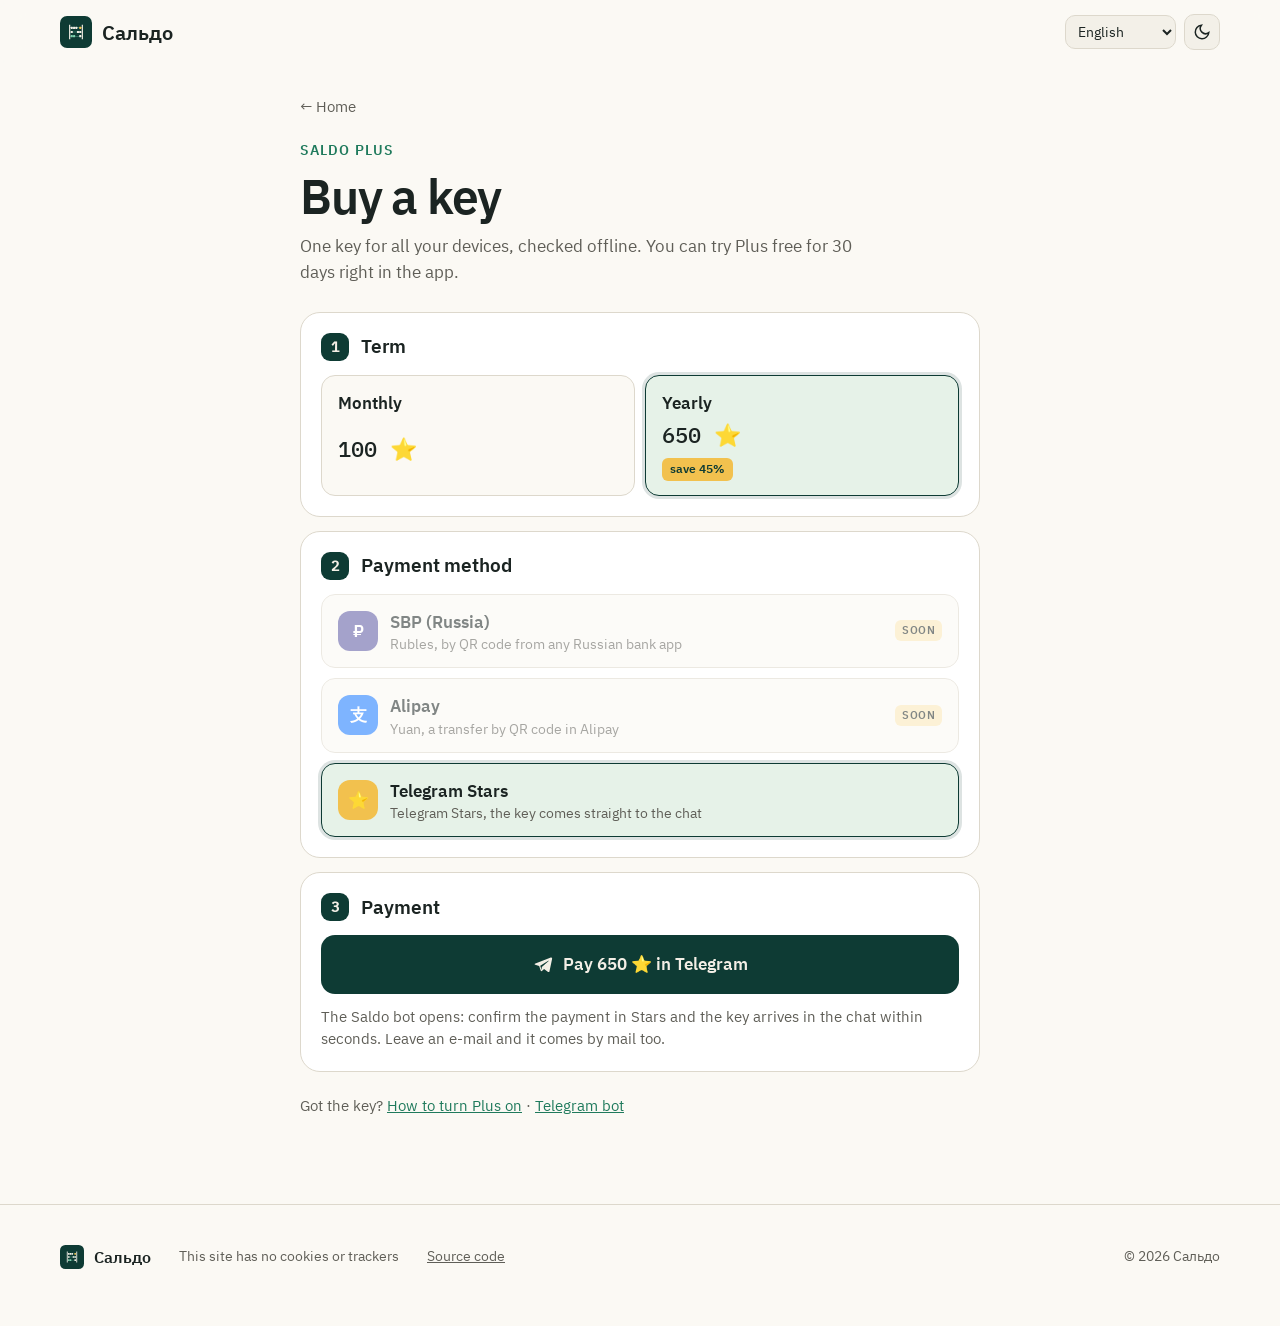
==== site/buy.html @ 8876cb6d "Site: a buy page; SBP and Alipay by QR, the key to Telegram or e-mail" ====
<!doctype html>
<html lang="ru">
<head>
<meta charset="utf-8">
<meta name="viewport" content="width=device-width, initial-scale=1">
<title>Купить Сальдо Плюс</title>
<meta name="description" content="Ключ Сальдо Плюс: СБП, Alipay или звёзды Telegram. Ключ приходит в Telegram или на почту.">
<meta name="theme-color" content="#0E3B34">
<link rel="icon" href="icon.svg" type="image/svg+xml">
<link rel="stylesheet" href="style.css">
</head>
<body class="buy-page">

<header class="top" id="top">
  <div class="wrap">
    <a class="brand" href="./"><img src="icon.svg" alt=""><span>Сальдо</span></a>
    <div class="tools">
      <select class="lang" id="lang" aria-label="Language"></select>
      <button class="iconbtn" id="theme" type="button" data-i18n-title="theme" title="Тема">
        <svg viewBox="0 0 24 24" fill="none" stroke="currentColor" stroke-width="2" stroke-linecap="round"><path d="M21 12.8A9 9 0 1 1 11.2 3a7 7 0 0 0 9.8 9.8z"/></svg>
      </button>
    </div>
  </div>
</header>

<main class="wrap checkout">
  <a class="back" href="./#plus" data-i18n="b_back">← На главную</a>
  <div class="kicker" data-i18n="pl_k">Сальдо Плюс</div>
  <h1 data-i18n="b_title">Покупка ключа</h1>
  <p class="lead" data-i18n="b_lead"></p>

  <!-- 1. term -->
  <section class="stepbox" id="s-plan">
    <h2><span class="n">1</span><span data-i18n="b_s1">Срок</span></h2>
    <div class="opts two" role="radiogroup">
      <button type="button" class="opt" role="radio" data-plan="month"><b data-i18n="per_month">Месяц</b><span class="pr mono" data-price="month"></span></button>
      <button type="button" class="opt" role="radio" data-plan="year"><b data-i18n="per_year">Год</b><span class="pr mono" data-price="year"></span><span class="tag" data-i18n="pr_save">выгоднее на 45%</span></button>
    </div>
  </section>

  <!-- 2. way to pay -->
  <section class="stepbox" id="s-pay">
    <h2><span class="n">2</span><span data-i18n="b_s2">Способ оплаты</span></h2>
    <div class="opts" role="radiogroup">
      <button type="button" class="opt row" role="radio" data-pay="sbp"><i class="ico sbp">₽</i><span><b data-i18n="b_sbp">СБП</b><small data-i18n="b_sbp_d"></small></span><span class="soonb badge" data-i18n="soon">скоро</span></button>
      <button type="button" class="opt row" role="radio" data-pay="ali"><i class="ico ali">支</i><span><b data-i18n="b_ali">Alipay</b><small data-i18n="b_ali_d"></small></span><span class="soonb badge" data-i18n="soon">скоро</span></button>
      <button type="button" class="opt row" role="radio" data-pay="stars"><i class="ico stars">⭐</i><span><b data-i18n="b_stars">Telegram Stars</b><small data-i18n="b_stars_d"></small></span></button>
    </div>
  </section>

  <!-- 3. Stars: everything happens in Telegram -->
  <section class="stepbox" id="s-stars" hidden>
    <h2><span class="n">3</span><span data-i18n="b_s4">Оплата</span></h2>
    <a class="btn wide" id="starsBtn" href="https://t.me/Saldobudget_bot" target="_blank" rel="noopener">
      <svg viewBox="0 0 24 24" fill="currentColor"><path d="M21.4 4.2 2.9 11.3c-1.3.5-1.2 1.2-.2 1.5l4.7 1.5 1.8 5.6c.2.6.4.8.9.8.4 0 .6-.2.9-.5l2.3-2.2 4.8 3.5c.9.5 1.5.2 1.7-.8l3.1-14.7c.3-1.3-.5-1.9-1.5-1.8zM8.7 14.1l9.6-6c.5-.3.9-.1.5.2l-8.2 7.4-.3 3.4-1.6-5z"/></svg>
      <span id="starsLbl"></span>
    </a>
    <p class="hint" data-i18n="b_stars_note"></p>
  </section>

  <!-- 3. QR: where the key goes -->
  <section class="stepbox" id="s-to" hidden>
    <h2><span class="n">3</span><span data-i18n="b_s3">Куда прислать ключ</span></h2>
    <div class="opts two" role="radiogroup">
      <button type="button" class="opt row" role="radio" data-to="tg"><i class="ico tg">
        <svg viewBox="0 0 24 24" fill="currentColor"><path d="M21.4 4.2 2.9 11.3c-1.3.5-1.2 1.2-.2 1.5l4.7 1.5 1.8 5.6c.2.6.4.8.9.8.4 0 .6-.2.9-.5l2.3-2.2 4.8 3.5c.9.5 1.5.2 1.7-.8l3.1-14.7c.3-1.3-.5-1.9-1.5-1.8z"/></svg></i>
        <span><b>Telegram</b><small data-i18n="b_to_tg_d"></small></span></button>
      <button type="button" class="opt row" role="radio" data-to="mail"><i class="ico mail">@</i><span><b data-i18n="b_to_mail">Почта</b><small data-i18n="b_to_mail_d"></small></span></button>
    </div>
    <label class="field" id="mailField" hidden>
      <span data-i18n="b_mail_l">Адрес почты</span>
      <input type="email" id="mail" autocomplete="email" inputmode="email" placeholder="name@example.com" spellcheck="false">
    </label>
  </section>

  <!-- 4. QR: pay -->
  <section class="stepbox" id="s-qr" hidden>
    <h2><span class="n">4</span><span data-i18n="b_s4">Оплата</span></h2>
    <p class="hint" id="needMail" data-i18n="b_need_mail" hidden></p>
    <div class="paycard" id="paycard">
      <div class="qrcol">
        <div class="qr big" id="qr"></div>
        <a class="save-qr" id="saveQr" download data-i18n="b_save_qr">Сохранить QR</a>
      </div>
      <div class="paydata">
        <div class="line"><span data-i18n="b_sum">Сумма</span><b class="mono" id="sum"></b></div>
        <div class="line col"><span data-i18n="b_comment">Комментарий к переводу</span>
          <div class="copyrow"><code id="comment"></code><button type="button" class="copy" id="copy" data-i18n="b_copy">Копировать</button></div>
        </div>
        <ol class="howpay" id="howpay"></ol>
        <a class="btn wide" id="claimBtn" href="https://t.me/Saldobudget_bot" target="_blank" rel="noopener" hidden>
          <svg viewBox="0 0 24 24" fill="currentColor"><path d="M21.4 4.2 2.9 11.3c-1.3.5-1.2 1.2-.2 1.5l4.7 1.5 1.8 5.6c.2.6.4.8.9.8.4 0 .6-.2.9-.5l2.3-2.2 4.8 3.5c.9.5 1.5.2 1.7-.8l3.1-14.7c.3-1.3-.5-1.9-1.5-1.8zM8.7 14.1l9.6-6c.5-.3.9-.1.5.2l-8.2 7.4-.3 3.4-1.6-5z"/></svg>
          <span data-i18n="b_claim">Получить ключ в Telegram</span>
        </a>
      </div>
    </div>
    <p class="hint small" data-i18n="b_order_note"></p>
  </section>

  <p class="after"><span data-i18n="b_after"></span> <a href="./#activate" data-i18n="act_t">Как включить Плюс</a> · <a href="https://t.me/Saldobudget_bot" target="_blank" rel="noopener" data-i18n="ft_bot">Telegram-бот</a></p>
</main>

<footer>
  <div class="wrap">
    <a class="brand" href="./"><img src="icon.svg" alt=""><span>Сальдо</span></a>
    <span data-i18n="ft_site">Сайт без cookies и счётчиков</span>
    <a href="https://github.com/Dania201032/saldo" data-i18n="ft_code">Исходный код</a>
    <span class="sp">© 2026 Сальдо</span>
  </div>
</footer>

<script src="i18n.js"></script>
<script src="buy.js"></script>
</body>
</html>
---- site/style.css ----
/* Сальдо — the site. The app's palette (lib/ui/ledger.dart) and fonts (IBM Plex), served from here:
   the page loads nothing from other sites except the latest-release lookup on GitHub. */

@font-face { font-family: Plex; src: url(fonts/IBMPlexSans-Regular.ttf) format('truetype'); font-weight: 400; font-display: swap; }
@font-face { font-family: Plex; src: url(fonts/IBMPlexSans-Medium.ttf) format('truetype'); font-weight: 500; font-display: swap; }
@font-face { font-family: Plex; src: url(fonts/IBMPlexSans-SemiBold.ttf) format('truetype'); font-weight: 600; font-display: swap; }
@font-face { font-family: PlexMono; src: url(fonts/IBMPlexMono-Medium.ttf) format('truetype'); font-weight: 500; font-display: swap; }

:root {
  --paper: #FBF9F4; --ink: #1B2422; --emerald: #0E3B34; --muted: #5F5E57; --rule: #DDD8CC;
  --track: #ECE8DE; --shade: #F3F0E8; --mint-tint: #D5ECDF; --yellow-tint: #FBE7B5;
  --yellow: #E0A93A; --gold: #F2C14E; --mint: #7FD1AE; --good: #1F7A5C; --bad: #B3261E;
  --accent: var(--emerald); --on-accent: #F4EFE6; --card: #FFFFFF; --phone: #10201C;
  --shadow: 0 1px 2px rgba(27,36,34,.06), 0 12px 32px -12px rgba(14,59,52,.22);
  --radius: 18px; --ease: cubic-bezier(.2,.8,.2,1);
  color-scheme: light;
}
@media (prefers-color-scheme: dark) {
  :root:not([data-theme="light"]) {
    --paper: #121816; --ink: #EDEAE2; --muted: #A3A69E; --rule: #2E3633; --track: #242C29;
    --shade: #1A211E; --mint-tint: #1E3D33; --yellow-tint: #4A3B17; --good: #7FD1AE; --bad: #F2A69D;
    --accent: #7FD1AE; --on-accent: #0E1F1A; --card: #182120; --phone: #050A09;
    --shadow: 0 1px 2px rgba(0,0,0,.3), 0 16px 40px -16px rgba(0,0,0,.6);
    color-scheme: dark;
  }
}
:root[data-theme="dark"] {
  --paper: #121816; --ink: #EDEAE2; --muted: #A3A69E; --rule: #2E3633; --track: #242C29;
  --shade: #1A211E; --mint-tint: #1E3D33; --yellow-tint: #4A3B17; --good: #7FD1AE; --bad: #F2A69D;
  --accent: #7FD1AE; --on-accent: #0E1F1A; --card: #182120; --phone: #050A09;
  --shadow: 0 1px 2px rgba(0,0,0,.3), 0 16px 40px -16px rgba(0,0,0,.6);
  color-scheme: dark;
}

* { box-sizing: border-box; }
html { scroll-behavior: smooth; -webkit-text-size-adjust: 100%; }
body {
  margin: 0; background: var(--paper); color: var(--ink);
  font: 400 17px/1.55 Plex, system-ui, -apple-system, "Segoe UI", "PingFang SC", "Microsoft YaHei", sans-serif;
  overflow-x: hidden;
}
a { color: inherit; }
img, svg { display: block; }
.mono { font-family: PlexMono, ui-monospace, "SF Mono", Consolas, monospace; font-variant-numeric: tabular-nums; }
.wrap { width: min(1160px, 100% - 32px); margin-inline: auto; }
.muted { color: var(--muted); }
.sr { position: absolute; width: 1px; height: 1px; overflow: hidden; clip: rect(0 0 0 0); }

/* ---------- header ---------- */
.top {
  position: sticky; top: 0; z-index: 50;
  background: color-mix(in srgb, var(--paper) 82%, transparent);
  backdrop-filter: saturate(1.4) blur(12px); -webkit-backdrop-filter: saturate(1.4) blur(12px);
  border-bottom: 1px solid transparent; transition: border-color .3s;
}
.top.scrolled { border-bottom-color: var(--rule); }
.top .wrap { display: flex; align-items: center; gap: 20px; height: 64px; }
.brand { display: flex; align-items: center; gap: 10px; font-weight: 600; font-size: 20px; text-decoration: none; }
.brand img { width: 32px; height: 32px; }
.nav { display: flex; gap: 22px; margin-left: auto; font-size: 15px; }
.nav a { text-decoration: none; color: var(--muted); transition: color .2s; }
.nav a:hover { color: var(--ink); }
.tools { display: flex; align-items: center; gap: 8px; }
.lang {
  font: inherit; font-size: 14px; color: var(--ink); background: var(--shade); border: 1px solid var(--rule);
  border-radius: 10px; padding: 6px 8px; cursor: pointer;
}
.iconbtn {
  width: 36px; height: 36px; display: grid; place-items: center; border-radius: 10px;
  border: 1px solid var(--rule); background: var(--shade); color: var(--ink); cursor: pointer; text-decoration: none;
}
.iconbtn svg { width: 18px; height: 18px; }
.menubtn, .nav .only-menu { display: none; }
/* phones and narrow windows: the links fold into a menu under the header */
@media (max-width: 860px) {
  .tools { margin-left: auto; }
  .menubtn { display: grid; }
  .menubtn path { transition: transform .3s var(--ease), opacity .2s; transform-origin: center; }
  .menu-open .menubtn .m1 { transform: translateY(5px) rotate(45deg); }
  .menu-open .menubtn .m2 { opacity: 0; }
  .menu-open .menubtn .m3 { transform: translateY(-5px) rotate(-45deg); }
  .top.menu-open { background: var(--paper); border-bottom-color: var(--rule); }
  .nav {
    position: absolute; left: 0; right: 0; top: 100%; margin: 0; flex-direction: column; gap: 0;
    padding: 6px 16px 14px; background: var(--paper); border-bottom: 1px solid var(--rule); box-shadow: var(--shadow);
    font-size: 17px; visibility: hidden; opacity: 0; transform: translateY(-8px);
    transition: opacity .25s var(--ease), transform .25s var(--ease), visibility .25s;
  }
  .nav.open { visibility: visible; opacity: 1; transform: none; }
  .nav a, .nav .only-menu { display: block; padding: 13px 4px; color: var(--ink); border-bottom: 1px solid var(--rule); }
  .nav a:last-child { border-bottom: 0; }
}
@media (max-width: 420px) {
  .top .wrap { gap: 10px; height: 58px; }
  .brand { font-size: 18px; }
  .brand img { width: 28px; height: 28px; }
  .lang { max-width: 104px; padding: 6px 4px; }
  .tools > a.iconbtn { display: none; } /* GitHub stays one tap away in the footer */
}

/* ---------- buttons ---------- */
.btns { display: flex; flex-wrap: wrap; gap: 12px; }
.btn {
  --bg: var(--accent); --fg: var(--on-accent);
  position: relative; overflow: hidden; display: inline-flex; align-items: center; gap: 10px;
  padding: 13px 20px; border-radius: 14px; background: var(--bg); color: var(--fg);
  font-weight: 600; font-size: 16px; text-decoration: none; border: 1px solid transparent;
  transition: transform .25s var(--ease), box-shadow .25s var(--ease);
}
.btn:hover { transform: translateY(-2px); box-shadow: var(--shadow); }
.btn::after { /* a light sweep across the button */
  content: ""; position: absolute; inset: 0; transform: translateX(-120%);
  background: linear-gradient(100deg, transparent 30%, rgba(255,255,255,.28) 50%, transparent 70%);
}
.btn:hover::after { transform: translateX(120%); transition: transform .8s var(--ease); }
.btn svg { width: 20px; height: 20px; flex: none; }
.btn small { display: block; font-weight: 400; font-size: 12px; opacity: .75; line-height: 1.2; }
.btn .lbl { line-height: 1.25; }
.btn.ghost { --bg: var(--card); --fg: var(--ink); border-color: var(--rule); }
.btn.soon { --bg: var(--shade); --fg: var(--muted); border: 1px dashed var(--rule); cursor: default; }
.btn.soon:hover { transform: none; box-shadow: none; }
.btn.soon::after { display: none; }
.badge {
  display: inline-block; font-size: 11px; font-weight: 600; letter-spacing: .04em; text-transform: uppercase;
  background: var(--yellow-tint); color: var(--ink); padding: 2px 7px; border-radius: 6px; margin-left: 4px;
}

/* ---------- hero ---------- */
.hero { position: relative; padding: 56px 0 72px; overflow: hidden; }
.hero .wrap { display: grid; grid-template-columns: 1.1fr .9fr; gap: 48px; align-items: center; }
@media (max-width: 900px) { .hero .wrap { grid-template-columns: 1fr; } .hero { padding-top: 32px; } }
.eyebrow {
  display: inline-flex; align-items: center; gap: 8px; font-size: 14px; color: var(--muted);
  background: var(--shade); border: 1px solid var(--rule); border-radius: 999px; padding: 5px 12px 5px 8px; margin-bottom: 22px;
}
.eyebrow .dot { width: 8px; height: 8px; border-radius: 50%; background: var(--good); box-shadow: 0 0 0 0 var(--good); animation: ping 2.4s infinite; }
@keyframes ping { 0% { box-shadow: 0 0 0 0 color-mix(in srgb, var(--good) 55%, transparent); } 70%,100% { box-shadow: 0 0 0 10px transparent; } }
h1 {
  font-weight: 600; font-size: clamp(40px, 6.4vw, 76px); line-height: 1.02; letter-spacing: -.025em; margin: 0 0 22px;
}
h1 .w { display: inline-block; opacity: 0; transform: translateY(.45em) rotate(2deg); animation: rise .9s var(--ease) forwards; }
@keyframes rise { to { opacity: 1; transform: none; } }
h1 .mark { position: relative; white-space: nowrap; }
h1 .mark svg { position: absolute; left: -2%; bottom: -.12em; width: 104%; height: .32em; overflow: visible; }
h1 .mark path { fill: none; stroke: var(--gold); stroke-width: 7; stroke-linecap: round; stroke-dasharray: 320; stroke-dashoffset: 320; animation: draw 1.1s var(--ease) 1.1s forwards; }
@keyframes draw { to { stroke-dashoffset: 0; } }
.lead { font-size: clamp(18px, 2.1vw, 21px); color: var(--muted); max-width: 34em; margin: 0 0 30px; }
.lead b { color: var(--ink); font-weight: 600; }
.release { margin-top: 16px; font-size: 14px; color: var(--muted); min-height: 1.5em; }
.release a { color: var(--muted); }

/* abacus rods drifting behind the hero */
.abacus { position: absolute; inset: 0; z-index: -1; pointer-events: none; opacity: .55; }
.rod { position: absolute; left: -5%; right: -5%; height: 2px; background: var(--rule); }
.rod i {
  position: absolute; top: -9px; width: 20px; height: 20px; border-radius: 6px; background: var(--track);
  animation: slide var(--d, 14s) var(--ease) infinite alternate; animation-delay: var(--s, 0s);
}
.rod i.g { background: var(--mint-tint); } .rod i.y { background: var(--yellow-tint); }
@keyframes slide { from { transform: translateX(var(--a, 0)); } to { transform: translateX(var(--b, 120px)); } }

/* ---------- phone mockup ---------- */
.stage { position: relative; display: grid; place-items: center; min-height: 600px; perspective: 1400px; }
.phone {
  position: relative; width: 300px; height: 610px; border-radius: 44px; background: var(--phone);
  padding: 12px; box-shadow: 0 40px 80px -30px rgba(14,59,52,.55), inset 0 0 0 2px rgba(255,255,255,.06);
  transform: rotateY(-14deg) rotateX(6deg); transition: transform .6s var(--ease);
  animation: float 7s ease-in-out infinite;
}
@keyframes float { 50% { translate: 0 -10px; } }
.stage:hover .phone { transform: rotateY(-4deg) rotateX(2deg); }
.screen {
  position: relative; height: 100%; border-radius: 34px; overflow: hidden; background: var(--paper);
  color: var(--ink); font-size: 13px;
}
.notch { position: absolute; top: 8px; left: 50%; translate: -50% 0; width: 92px; height: 24px; border-radius: 14px; background: var(--phone); z-index: 5; }
.sbar { display: flex; justify-content: space-between; padding: 12px 22px 0; font-size: 12px; font-weight: 600; }
.app { padding: 18px 16px 0; }
.app h4 { margin: 0; font-size: 12px; font-weight: 500; color: var(--muted); }
.today { font-size: 40px; font-weight: 600; letter-spacing: -.02em; line-height: 1.1; margin: 2px 0 2px; transition: color .4s; }
.today.tick { color: var(--good); }
.bar { height: 8px; border-radius: 6px; background: var(--track); overflow: hidden; margin: 10px 0 4px; }
.bar b { display: block; height: 100%; width: 62%; border-radius: 6px; background: var(--accent); transition: width .9s var(--ease); }
.barlbl { display: flex; justify-content: space-between; font-size: 11px; color: var(--muted); }
.list { margin: 16px 0 0; padding: 0; list-style: none; }
.list li {
  display: grid; grid-template-columns: 30px 1fr auto; gap: 10px; align-items: center;
  padding: 9px 2px; border-bottom: 1px solid var(--rule);
}
.list li.new { animation: newrow 1.6s var(--ease); }
@keyframes newrow { 0% { background: var(--mint-tint); transform: translateY(-14px); opacity: 0; } 25% { opacity: 1; transform: none; } 100% { background: transparent; } }
.cat { width: 30px; height: 30px; border-radius: 9px; display: grid; place-items: center; font-size: 15px; background: var(--shade); }
.list .t { font-weight: 500; line-height: 1.2; }
.list .s { font-size: 11px; color: var(--muted); }
.list .a { font-weight: 500; }
.notif {
  position: absolute; z-index: 6; left: 10px; right: 10px; top: 38px; display: grid; grid-template-columns: 34px 1fr; gap: 10px;
  padding: 11px 12px; border-radius: 18px; background: color-mix(in srgb, var(--card) 92%, transparent);
  backdrop-filter: blur(10px); box-shadow: 0 10px 30px -8px rgba(0,0,0,.35);
  transform: translateY(-130%); opacity: 0;
}
.notif.show { animation: notif 3.2s var(--ease) forwards; }
@keyframes notif {
  0% { transform: translateY(-130%); opacity: 0; } 14% { transform: none; opacity: 1; }
  70% { transform: none; opacity: 1; } 100% { transform: translateY(60px) scale(.6); opacity: 0; }
}
.notif .ic { width: 34px; height: 34px; border-radius: 10px; display: grid; place-items: center; color: #fff; font-weight: 700; font-size: 14px; }
.notif .h { font-size: 11px; color: var(--muted); display: flex; justify-content: space-between; }
.notif .b { font-weight: 500; font-size: 13px; }
.toast {
  position: absolute; z-index: 6; left: 50%; bottom: 22px; translate: -50% 0; white-space: nowrap;
  background: var(--emerald); color: #F4EFE6; font-size: 12px; font-weight: 500; padding: 8px 14px; border-radius: 999px;
  opacity: 0; transform: translateY(12px);
}
.toast.show { animation: toast 2.4s var(--ease) forwards; }
@keyframes toast { 15%,80% { opacity: 1; transform: none; } 100% { opacity: 0; transform: translateY(12px); } }
.chip {
  position: absolute; z-index: 7; display: flex; align-items: center; gap: 8px; padding: 9px 13px; border-radius: 14px;
  background: var(--card); border: 1px solid var(--rule); box-shadow: var(--shadow); font-size: 13px; font-weight: 500;
  animation: bob 6s ease-in-out infinite;
}
.chip b { font-family: PlexMono, monospace; }
.chip span::after { content: ":"; }
.chip.c1 { left: 0; top: 18%; } .chip.c2 { right: -6px; top: 56%; animation-delay: -2s; } .chip.c3 { left: 0; bottom: 24%; animation-delay: -4s; }
@keyframes bob { 50% { transform: translateY(-12px); } }
@media (max-width: 520px) { .chip { display: none; } .phone { transform: none; } .abacus { display: none; } }

/* ---------- sections ---------- */
section { padding: 96px 0; position: relative; }
.sec-h { max-width: 720px; margin-bottom: 48px; }
.kicker { font-size: 14px; font-weight: 600; letter-spacing: .08em; text-transform: uppercase; color: var(--good); margin-bottom: 10px; }
h2 { font-size: clamp(30px, 4.2vw, 48px); line-height: 1.08; letter-spacing: -.02em; margin: 0 0 14px; font-weight: 600; }
h3 { font-size: 20px; margin: 0 0 6px; font-weight: 600; line-height: 1.25; }
.sec-h p { color: var(--muted); font-size: 19px; margin: 0; }
.alt { background: var(--shade); border-block: 1px solid var(--rule); }

.reveal { opacity: 0; transform: translateY(28px); transition: opacity .9s var(--ease), transform .9s var(--ease); transition-delay: var(--delay, 0s); }
.reveal.in { opacity: 1; transform: none; }

/* how it works */
.steps { display: grid; grid-template-columns: repeat(3, 1fr); gap: 20px; counter-reset: s; }
@media (max-width: 820px) { .steps { grid-template-columns: 1fr; } }
.step { position: relative; background: var(--card); border: 1px solid var(--rule); border-radius: var(--radius); padding: 26px; overflow: hidden; }
.step::before {
  counter-increment: s; content: counter(s); position: absolute; right: 18px; top: 6px;
  font: 600 72px/1 PlexMono, monospace; color: var(--track);
}
.step .vis { height: 120px; margin-bottom: 18px; display: grid; place-items: center; position: relative; }
.step p { margin: 0; color: var(--muted); }
.paywave { width: 84px; height: 84px; border-radius: 50%; background: var(--mint-tint); display: grid; place-items: center; position: relative; }
.paywave::before, .paywave::after { content: ""; position: absolute; inset: 0; border-radius: 50%; border: 2px solid var(--mint); animation: wave 2.6s infinite; }
.paywave::after { animation-delay: 1.3s; }
@keyframes wave { from { transform: scale(1); opacity: .9; } to { transform: scale(1.7); opacity: 0; } }
.paywave svg { width: 38px; height: 38px; color: var(--accent); }
.flyrow { width: 210px; display: grid; gap: 8px; }
.flyrow div { height: 26px; border-radius: 8px; background: var(--shade); border: 1px solid var(--rule); }
.flyrow div:first-child { background: var(--mint-tint); border-color: transparent; animation: fly 3s var(--ease) infinite; }
@keyframes fly { 0% { transform: translateY(-30px) scale(.9); opacity: 0; } 25%,75% { transform: none; opacity: 1; } 100% { opacity: 1; } }
.ring { width: 110px; height: 110px; }
.ring circle { fill: none; stroke-width: 10; }
.ring .bg { stroke: var(--track); }
.ring .fg { stroke: var(--accent); stroke-linecap: round; stroke-dasharray: 283; stroke-dashoffset: 283; transform: rotate(-90deg); transform-origin: center; }
.in .ring .fg { animation: ring 1.8s var(--ease) .3s forwards; }
@keyframes ring { to { stroke-dashoffset: 105; } }
.ring text { font: 600 18px PlexMono, monospace; fill: var(--ink); }

/* features */
.grid { display: grid; grid-template-columns: repeat(4, 1fr); gap: 16px; }
@media (max-width: 1000px) { .grid { grid-template-columns: repeat(2, 1fr); } }
@media (max-width: 560px) { .grid { grid-template-columns: 1fr; } }
.feat {
  background: var(--card); border: 1px solid var(--rule); border-radius: var(--radius); padding: 22px;
  transition: transform .35s var(--ease), box-shadow .35s var(--ease), border-color .35s;
}
.feat:hover { transform: translateY(-6px); box-shadow: var(--shadow); border-color: transparent; }
.feat .fi { width: 46px; height: 46px; border-radius: 13px; display: grid; place-items: center; background: var(--mint-tint); margin-bottom: 16px; transition: transform .5s var(--ease); }
.feat:nth-child(3n+2) .fi { background: var(--yellow-tint); }
.feat:nth-child(3n) .fi { background: var(--track); }
.feat:hover .fi { transform: rotate(-8deg) scale(1.08); }
.feat .fi svg { width: 24px; height: 24px; color: var(--ink); }
.feat p { margin: 0; color: var(--muted); font-size: 15px; }

.ticker { overflow: hidden; border-block: 1px solid var(--rule); padding: 14px 0; mask-image: linear-gradient(90deg, transparent, #000 10%, #000 90%, transparent); }
.ticker div { display: flex; gap: 44px; width: max-content; animation: tick 40s linear infinite; font: 500 22px PlexMono, monospace; color: var(--muted); }
.ticker span b { color: var(--ink); }
@keyframes tick { to { transform: translateX(-50%); } }

/* privacy */
.privacy .wrap { display: grid; grid-template-columns: 1fr 1fr; gap: 56px; align-items: center; }
@media (max-width: 900px) { .privacy .wrap { grid-template-columns: 1fr; } .privacy .net { order: 1; width: 100%; max-width: 380px; margin-inline: auto; } }
.net { position: relative; aspect-ratio: 1; max-width: 500px; width: 100%; margin-inline: auto; }
.net svg { width: 100%; height: 100%; overflow: visible; }
.net .line { stroke: var(--rule); stroke-width: 2; stroke-dasharray: 6 7; fill: none; }
.net .pkt { fill: var(--gold); }
/* a packet tries to leave and stops at the cross */
@keyframes pkt {
  0% { transform: translate(0, 0); opacity: 0; } 12% { opacity: 1; }
  70% { transform: translate(calc(var(--dx) * .9), calc(var(--dy) * .9)); opacity: 1; }
  85%, 100% { transform: translate(var(--dx), var(--dy)); opacity: 0; }
}
.net .x { stroke: var(--bad); stroke-width: 4; stroke-linecap: round; fill: none; stroke-dasharray: 30; stroke-dashoffset: 30; }
.net.in .x { animation: draw .5s var(--ease) forwards; animation-delay: var(--xd, 1s); }
.net .cloud { fill: var(--card); stroke: var(--rule); stroke-width: 2; }
.net .lbl { font: 500 13px Plex, sans-serif; fill: var(--muted); text-anchor: middle; }
.net .core { fill: var(--emerald); }
.net .zero { font: 600 44px PlexMono, monospace; fill: #F4EFE6; text-anchor: middle; }
.net .zl { font: 500 12px Plex, sans-serif; fill: var(--mint); text-anchor: middle; }
.net .pulse { fill: none; stroke: var(--mint); stroke-width: 2; opacity: 0; }
.net.in .pulse { animation: pulse 3s ease-out infinite; transform-origin: 250px 250px; }
@keyframes pulse { from { transform: scale(.75); opacity: .8; } to { transform: scale(1.35); opacity: 0; } }
.checks { display: grid; gap: 14px; margin: 26px 0 0; padding: 0; list-style: none; }
.checks li { display: grid; grid-template-columns: 40px 1fr; gap: 14px; background: var(--card); border: 1px solid var(--rule); border-radius: 16px; padding: 16px; }
.checks .ck { width: 40px; height: 40px; border-radius: 12px; background: var(--mint-tint); display: grid; place-items: center; }
.checks .ck svg { width: 22px; height: 22px; color: var(--good); }
.checks h3 { font-size: 17px; margin-bottom: 2px; }
.checks p { margin: 0; color: var(--muted); font-size: 15px; }
.path { display: inline-flex; flex-wrap: wrap; align-items: center; gap: 6px; margin-top: 18px; font-size: 15px; }
.path span { background: var(--card); border: 1px solid var(--rule); border-radius: 8px; padding: 4px 10px; font-weight: 500; }
.path i { color: var(--muted); font-style: normal; }
.path .z { background: var(--emerald); color: #F4EFE6; border-color: transparent; font-family: PlexMono, monospace; }

/* screens */
.shots { display: flex; gap: 26px; overflow-x: auto; scroll-snap-type: x mandatory; padding: 10px 4px 30px; scrollbar-width: thin; }
.shot { flex: none; scroll-snap-align: center; text-align: center; }
.shot .phone { width: 250px; height: 520px; transform: none; animation: none; border-radius: 38px; padding: 10px; box-shadow: var(--shadow); }
.shot .screen { border-radius: 30px; }
.shot figcaption { margin-top: 14px; font-weight: 500; }
.shot figcaption span { display: block; color: var(--muted); font-weight: 400; font-size: 14px; }
.mini { padding: 34px 14px 0; font-size: 12px; }
.mini h5 { margin: 0 0 10px; font-size: 15px; }
.shot .screen { text-align: left; }
.shots.in .donut circle { stroke-dasharray: var(--len) 400; }
.donut { width: 150px; height: 150px; margin: 6px auto 12px; }
.donut circle { fill: none; stroke-width: 22; transform: rotate(-90deg); transform-origin: center; stroke-dasharray: 0 400; transition: stroke-dasharray 1.4s var(--ease); }
.legend { display: grid; gap: 6px; }
.legend div { display: grid; grid-template-columns: 10px 1fr auto; gap: 8px; align-items: center; }
.legend i { width: 10px; height: 10px; border-radius: 3px; }
.chart { width: 100%; height: 150px; }
.chart .ln { fill: none; stroke: var(--accent); stroke-width: 2.5; stroke-dasharray: 600; stroke-dashoffset: 600; transition: stroke-dashoffset 2s var(--ease); }
.chart .ar { fill: var(--mint-tint); opacity: 0; transition: opacity 1.4s .6s; }
.chart .zl2 { stroke: var(--bad); stroke-dasharray: 4 4; }
.in .chart .ln { stroke-dashoffset: 0; } .in .chart .ar { opacity: 1; }
.cal { display: grid; grid-template-columns: repeat(7, 1fr); gap: 4px; }
.cal div { aspect-ratio: 1; border-radius: 6px; background: var(--shade); display: grid; place-items: center; font-size: 10px; color: var(--muted); }
.cal div.h1 { background: var(--mint-tint); } .cal div.h2 { background: var(--mint); color: var(--emerald); } .cal div.h3 { background: var(--yellow-tint); }
.goal { margin: 10px 0; }
.goal .bar { margin: 6px 0; }
.pv-row { display: flex; justify-content: space-between; padding: 10px 0; border-bottom: 1px solid var(--rule); }
.pv-big { text-align: center; padding: 18px 0 12px; }
.pv-big b { display: block; font: 600 46px PlexMono, monospace; color: var(--good); }
.toggle { width: 36px; height: 20px; border-radius: 10px; background: var(--track); position: relative; }
.toggle::after { content: ""; position: absolute; left: 3px; top: 3px; width: 14px; height: 14px; border-radius: 50%; background: var(--muted); }

/* install */
.tabs { display: inline-flex; gap: 4px; padding: 4px; background: var(--card); border: 1px solid var(--rule); border-radius: 14px; margin-bottom: 26px; }
.tabs button { font: inherit; font-weight: 500; border: 0; background: transparent; color: var(--muted); padding: 9px 18px; border-radius: 10px; cursor: pointer; transition: background .25s, color .25s; }
.tabs button[aria-selected="true"] { background: var(--accent); color: var(--on-accent); }
.pane[hidden] { display: none; }
.pane { animation: fade .5s var(--ease); }
@keyframes fade { from { opacity: 0; transform: translateY(10px); } }
.inst { display: grid; grid-template-columns: 1.2fr .8fr; gap: 28px; align-items: start; }
@media (max-width: 900px) { .inst { grid-template-columns: 1fr; } }
.ol { list-style: none; margin: 0; padding: 0; display: grid; gap: 12px; counter-reset: i; }
.ol li { position: relative; padding: 16px 16px 16px 62px; background: var(--card); border: 1px solid var(--rule); border-radius: 16px; }
.ol li::before {
  counter-increment: i; content: counter(i); position: absolute; left: 16px; top: 14px; width: 32px; height: 32px; border-radius: 10px;
  display: grid; place-items: center; background: var(--accent); color: var(--on-accent); font: 600 15px PlexMono, monospace;
}
.ol b { display: block; margin-bottom: 2px; }
.ol p { margin: 0; color: var(--muted); font-size: 15px; }
.note { background: var(--yellow-tint); border-radius: 16px; padding: 20px; }
.note h3 { font-size: 17px; }
.note p { margin: 0 0 10px; font-size: 15px; white-space: pre-line; }
.note p:last-child { margin: 0; }
.reads { background: var(--card); border: 1px solid var(--rule); border-radius: 16px; padding: 20px; margin-top: 16px; }
.reads h3 { font-size: 17px; }
.reads p { margin: 8px 0 0; font-size: 15px; color: var(--muted); padding-left: 26px; position: relative; }
.reads p::before { content: "✓"; position: absolute; left: 0; color: var(--good); font-weight: 600; }
.reads p.no::before { content: "✕"; color: var(--bad); }

/* plus */
.plus .wrap { display: grid; grid-template-columns: 1fr 1fr; gap: 48px; align-items: start; }
@media (max-width: 900px) { .plus .wrap { grid-template-columns: 1fr; } }
.pf { list-style: none; padding: 0; margin: 0; display: grid; gap: 4px; }
.pf li { display: grid; grid-template-columns: 34px 1fr; gap: 12px; padding: 12px 0; border-bottom: 1px solid var(--rule); }
.pf .pi { width: 34px; height: 34px; border-radius: 10px; background: var(--shade); display: grid; place-items: center; font-size: 17px; }
.pf b { display: block; } .pf span { color: var(--muted); font-size: 15px; }
.price {
  position: relative; background: var(--emerald); color: #F4EFE6; border-radius: 24px; padding: 30px; overflow: hidden;
}
.price::before { content: ""; position: absolute; width: 360px; height: 360px; right: -140px; top: -160px; border-radius: 50%; background: radial-gradient(circle, rgba(127,209,174,.35), transparent 65%); animation: glow 8s ease-in-out infinite alternate; }
@keyframes glow { to { transform: translate(-60px, 60px); } }
.seg { display: inline-flex; background: rgba(255,255,255,.1); border-radius: 12px; padding: 4px; position: relative; }
.seg button { font: inherit; font-weight: 500; color: #F4EFE6; background: transparent; border: 0; padding: 8px 16px; border-radius: 9px; cursor: pointer; position: relative; z-index: 1; }
.seg .knob { position: absolute; top: 4px; bottom: 4px; border-radius: 9px; background: var(--mint); transition: left .35s var(--ease), width .35s var(--ease); }
.seg .knob { left: 4px; width: 0; }
.seg button.on { color: var(--emerald); }
.amount { font: 600 64px/1 PlexMono, monospace; margin: 26px 0 4px; display: flex; align-items: baseline; gap: 10px; }
.amount small { font: 400 18px Plex, sans-serif; opacity: .75; }
.save { display: inline-block; background: var(--gold); color: var(--emerald); font-weight: 600; font-size: 13px; padding: 3px 9px; border-radius: 7px; transition: opacity .3s, transform .3s; }
.save.off { opacity: 0; transform: scale(.8); }
.price ul { list-style: none; padding: 0; margin: 22px 0; display: grid; gap: 8px; }
.price li { padding-left: 26px; position: relative; } .price li::before { content: "✓"; position: absolute; left: 0; color: var(--mint); font-weight: 600; }
.price .btn { --bg: var(--mint); --fg: var(--emerald); }
.buy { margin-top: 6px; display: grid; gap: 10px; }
.buy .btn.tg { --bg: var(--mint); --fg: var(--emerald); justify-content: center; font-size: 17px; padding: 15px 20px; }
.buy-note { margin: 0; font-size: 14px; opacity: .8; text-align: center; }

/* how to turn Plus on */
.plus .activate { grid-column: 1 / -1; margin-top: 40px; scroll-margin-top: 80px; }
.activate .ol code { font-family: PlexMono, monospace; font-size: .92em; background: var(--track); border-radius: 5px; padding: 1px 5px; }
.activate .ol p b { display: inline; margin: 0; color: var(--ink); font-weight: 500; }
.reads.faq p::before { content: "•"; color: var(--muted); }
.help-link { display: inline-block; margin-top: 14px; font-weight: 600; color: var(--good); }

/* download band + footer */
.band { text-align: center; }
.band h2 { max-width: 16em; margin-inline: auto; }
.band .btns { justify-content: center; margin-top: 30px; }
footer { padding: 40px 0 56px; border-top: 1px solid var(--rule); color: var(--muted); font-size: 14px; }
footer .wrap { display: flex; flex-wrap: wrap; gap: 14px 28px; align-items: center; }
footer .brand { font-size: 16px; color: var(--ink); }
footer .brand img { width: 24px; height: 24px; }
footer .sp { margin-left: auto; }

/* ---------- the buy page (buy.html) ---------- */
.buy-page .tools { margin-left: auto; }
.checkout { max-width: 680px; padding: 28px 0 72px; }
.checkout .back { display: inline-block; color: var(--muted); text-decoration: none; font-size: 15px; margin-bottom: 22px; }
.checkout .back:hover { color: var(--ink); }
.checkout h1 { font-size: clamp(34px, 6vw, 48px); margin-bottom: 12px; }
.checkout .lead { font-size: 17px; margin-bottom: 26px; }
.stepbox { padding: 0; margin: 0 0 14px; background: var(--card); border: 1px solid var(--rule); border-radius: 20px; padding: 20px; }
.stepbox[hidden] { display: none; }
.stepbox h2 { display: flex; align-items: center; gap: 12px; font-size: 19px; margin: 0 0 14px; letter-spacing: 0; }
.stepbox h2 .n {
  width: 28px; height: 28px; border-radius: 9px; display: grid; place-items: center; flex: none;
  background: var(--accent); color: var(--on-accent); font: 600 14px PlexMono, monospace;
}
.opts { display: grid; gap: 10px; }
.opts.two { grid-template-columns: 1fr 1fr; }
.opt {
  position: relative; font: inherit; color: var(--ink); text-align: left; cursor: pointer;
  display: grid; gap: 2px; padding: 14px 16px; border-radius: 14px; background: var(--paper);
  border: 1.5px solid var(--rule); transition: border-color .2s, background .2s, box-shadow .2s;
}
.opt:hover:not(:disabled) { border-color: color-mix(in srgb, var(--accent) 50%, var(--rule)); }
.opt.on { border-color: var(--accent); background: color-mix(in srgb, var(--mint-tint) 55%, var(--paper)); box-shadow: 0 0 0 3px color-mix(in srgb, var(--accent) 14%, transparent); }
.opt:disabled { cursor: default; opacity: .55; }
.opt b { font-weight: 600; }
.opt small { display: block; color: var(--muted); font-size: 13.5px; line-height: 1.35; }
.opt .pr { font-size: 22px; font-weight: 500; }
.opt .tag { justify-self: start; margin-top: 4px; background: var(--gold); color: var(--emerald); font-size: 12px; font-weight: 600; padding: 2px 8px; border-radius: 6px; }
.opt.row { grid-template-columns: 40px 1fr auto; align-items: center; gap: 12px; }
.opt .ico { width: 40px; height: 40px; border-radius: 12px; display: grid; place-items: center; font: 600 17px Plex, sans-serif; font-style: normal; color: #fff; }
.opt .ico svg { width: 20px; height: 20px; }
.ico.sbp { background: #5B57A2; } .ico.ali { background: #1677FF; } .ico.stars { background: #F2C14E; color: var(--emerald); }
.ico.tg { background: #2AABEE; } .ico.mail { background: var(--accent); color: var(--on-accent); }
.opt .soonb { display: none; }
.opt.closed .soonb { display: inline-block; }
.field { display: grid; gap: 6px; margin-top: 14px; font-size: 14px; color: var(--muted); }
.field[hidden] { display: none; }
.field input {
  font: inherit; font-size: 17px; color: var(--ink); background: var(--paper); border: 1.5px solid var(--rule);
  border-radius: 12px; padding: 12px 14px; outline: none; transition: border-color .2s;
}
.field input:focus { border-color: var(--accent); }
.field input.bad { border-color: var(--bad); }
.btn.wide { width: 100%; justify-content: center; padding: 15px 20px; font-size: 17px; }
.hint { color: var(--muted); font-size: 14.5px; margin: 12px 0 0; }
.hint.small { font-size: 13px; }
.hint[hidden] { display: none; }
#needMail { margin: 0 0 12px; color: var(--ink); }
.paycard { display: grid; grid-template-columns: 200px 1fr; gap: 22px; align-items: start; transition: opacity .3s, filter .3s; }
.paycard.locked { opacity: .35; filter: blur(3px); pointer-events: none; user-select: none; }
.qrcol { display: grid; gap: 8px; justify-items: center; }
.qr { width: 132px; height: 132px; border-radius: 12px; background: #fff; display: grid; place-items: center; overflow: hidden; }
.qr.big { width: 200px; height: 200px; border: 1px solid var(--rule); }
.qr img { width: 100%; height: 100%; object-fit: contain; }
.save-qr { font-size: 14px; color: var(--good); font-weight: 500; }
.paydata { display: grid; gap: 12px; }
.paydata .line { display: flex; justify-content: space-between; align-items: baseline; gap: 10px; color: var(--muted); font-size: 14.5px; }
.paydata .line b { font-size: 26px; color: var(--ink); }
.paydata .line.col { display: grid; gap: 6px; }
.copyrow { display: flex; gap: 8px; align-items: stretch; }
.copyrow code {
  flex: 1; min-width: 0; overflow-wrap: anywhere; font: 500 16px PlexMono, monospace; color: var(--ink);
  background: var(--yellow-tint); border-radius: 10px; padding: 10px 12px;
}
.copy { font: inherit; font-size: 14px; font-weight: 500; border: 1px solid var(--rule); background: var(--paper); color: var(--ink); border-radius: 10px; padding: 0 14px; cursor: pointer; }
.howpay { margin: 0; padding-left: 20px; display: grid; gap: 6px; font-size: 15px; }
.howpay b { font-weight: 600; }
.after { color: var(--muted); font-size: 15px; margin-top: 22px; }
.after a { color: var(--good); }
@media (max-width: 600px) {
  .checkout { padding-top: 16px; }
  .stepbox { padding: 16px; border-radius: 18px; }
  .opts.two { gap: 8px; }
  .opt { padding: 12px; }
  .opt.row { grid-template-columns: 36px 1fr auto; gap: 10px; }
  .opts.two .opt.row { grid-template-columns: 1fr; }
  .opts.two .opt.row .ico { width: 32px; height: 32px; border-radius: 10px; }
  .paycard { grid-template-columns: 1fr; gap: 16px; }
}

/* the download dock: phones only, after the hero */
.dock { display: none; }
@media (max-width: 700px) {
  .dock {
    position: fixed; z-index: 40; left: 12px; right: 12px; bottom: calc(12px + env(safe-area-inset-bottom));
    display: grid; grid-template-columns: 1fr auto; gap: 8px; padding: 8px; border-radius: 20px;
    background: color-mix(in srgb, var(--paper) 88%, transparent); border: 1px solid var(--rule); box-shadow: var(--shadow);
    backdrop-filter: blur(12px); -webkit-backdrop-filter: blur(12px);
    transform: translateY(140%); transition: transform .4s var(--ease);
  }
  .dock.show { transform: none; }
  .dock .btn { justify-content: center; padding: 12px 16px; }
  footer { padding-bottom: 110px; }
}

/* ---------- phones: tighter rhythm, smaller mockups ---------- */
@media (max-width: 600px) {
  body { font-size: 16px; }
  section { padding: 60px 0; }
  .sec-h { margin-bottom: 28px; }
  .sec-h p { font-size: 17px; }
  .hero { padding: 24px 0 40px; }
  .hero .wrap { gap: 8px; }
  .eyebrow { font-size: 13px; margin-bottom: 16px; }
  h1 { font-size: clamp(36px, 11vw, 46px); margin-bottom: 16px; }
  .lead { margin-bottom: 22px; }
  .hero .btns { display: grid; grid-template-columns: 1fr 1fr; gap: 10px; }
  .hero .btns .dl-android { grid-column: 1 / -1; justify-content: center; padding: 15px 18px; }
  .hero .btns .btn:not(.dl-android) { justify-content: center; padding: 12px 10px; font-size: 15px; }
  .hero .btns .btn:not(.dl-android) small { display: none; }
  .stage { min-height: 0; padding: 24px 0 8px; }
  .stage .phone { width: 260px; height: 530px; border-radius: 40px; }
  .stage .screen { border-radius: 30px; }
  .ticker { padding: 10px 0; }
  .ticker div { font-size: 17px; gap: 30px; }
  .step { padding: 20px; }
  .step .vis { height: 92px; margin-bottom: 12px; }
  .step .vis > * { scale: .82; }
  .step::before { font-size: 56px; }
  /* features: icon beside the text instead of above it */
  .grid { gap: 10px; }
  .feat { display: grid; grid-template-columns: 42px 1fr; column-gap: 14px; padding: 16px; }
  .feat .fi { width: 42px; height: 42px; margin: 0; grid-row: span 2; }
  .feat h3 { font-size: 17px; margin-bottom: 2px; }
  .feat:hover { transform: none; }
  .privacy .wrap { gap: 24px; }
  .privacy .net { max-width: 300px; }
  .wrap.shots { gap: 16px; width: 100%; padding-inline: calc(50% - 115px); scroll-padding-inline: calc(50% - 115px); }
  .shot { margin: 0; width: 230px; } /* the next screen peeks in from the side */
  .shot .phone { width: 230px; height: 480px; }
  .ol li { padding: 14px 14px 14px 56px; }
  .ol li::before { left: 12px; width: 30px; height: 30px; }
  .price { padding: 22px 18px; border-radius: 20px; }
  .amount { font-size: 54px; margin-top: 20px; }
  .plus .activate { margin-top: 16px; }
  .band h2 { font-size: 28px; }
  .band .btns { display: grid; }
  footer .sp { margin-left: 0; width: 100%; }
}

@media (prefers-reduced-motion: reduce) {
  *, *::before, *::after { animation-duration: .01ms !important; animation-iteration-count: 1 !important; transition-duration: .01ms !important; }
  .reveal { opacity: 1; transform: none; }
  h1 .w { opacity: 1; transform: none; }
}
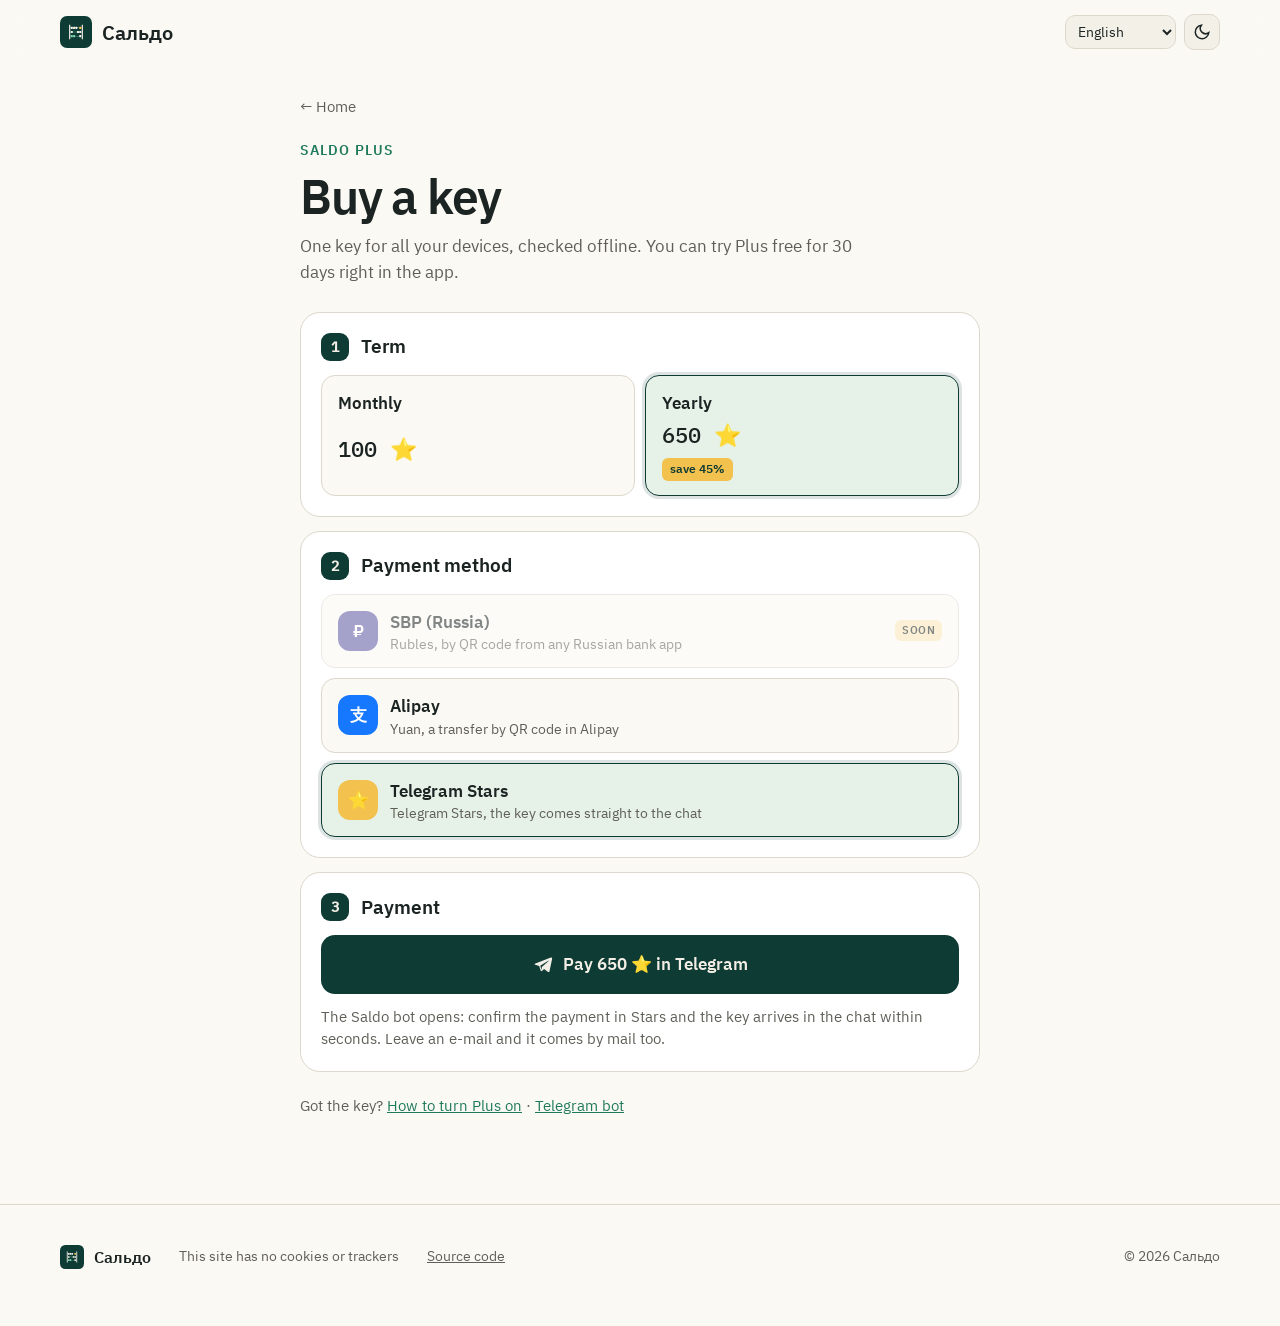
==== commit e62e7df2: "Buy page: Alipay without a comment, report the payment by e-mail" ====
--- a/site/buy.html
+++ b/site/buy.html
@@ -84,7 +84,7 @@
       </div>
       <div class="paydata">
         <div class="line"><span data-i18n="b_sum">Сумма</span><b class="mono" id="sum"></b></div>
-        <div class="line col"><span data-i18n="b_comment">Комментарий к переводу</span>
+        <div class="line col" id="commentRow"><span data-i18n="b_comment">Комментарий к переводу</span>
           <div class="copyrow"><code id="comment"></code><button type="button" class="copy" id="copy" data-i18n="b_copy">Копировать</button></div>
         </div>
         <ol class="howpay" id="howpay"></ol>
@@ -92,9 +92,13 @@
           <svg viewBox="0 0 24 24" fill="currentColor"><path d="M21.4 4.2 2.9 11.3c-1.3.5-1.2 1.2-.2 1.5l4.7 1.5 1.8 5.6c.2.6.4.8.9.8.4 0 .6-.2.9-.5l2.3-2.2 4.8 3.5c.9.5 1.5.2 1.7-.8l3.1-14.7c.3-1.3-.5-1.9-1.5-1.8zM8.7 14.1l9.6-6c.5-.3.9-.1.5.2l-8.2 7.4-.3 3.4-1.6-5z"/></svg>
           <span data-i18n="b_claim">Получить ключ в Telegram</span>
         </a>
+        <a class="btn wide" id="mailBtn" href="mailto:demintcev.dd@ya.ru" hidden>
+          <svg viewBox="0 0 24 24" fill="none" stroke="currentColor" stroke-width="2" stroke-linecap="round" stroke-linejoin="round"><rect x="3" y="5" width="18" height="14" rx="2"/><path d="m3 7 9 6 9-6"/></svg>
+          <span data-i18n="b_mail_btn">Сообщить об оплате</span>
+        </a>
       </div>
     </div>
-    <p class="hint small" data-i18n="b_order_note"></p>
+    <p class="hint small" id="orderNote"></p>
   </section>
 
   <p class="after"><span data-i18n="b_after"></span> <a href="./#activate" data-i18n="act_t">Как включить Плюс</a> · <a href="https://t.me/Saldobudget_bot" target="_blank" rel="noopener" data-i18n="ft_bot">Telegram-бот</a></p>
--- a/site/style.css
+++ b/site/style.css
@@ -355,6 +355,7 @@
 .tabs { display: inline-flex; gap: 4px; padding: 4px; background: var(--card); border: 1px solid var(--rule); border-radius: 14px; margin-bottom: 26px; }
 .tabs button { font: inherit; font-weight: 500; border: 0; background: transparent; color: var(--muted); padding: 9px 18px; border-radius: 10px; cursor: pointer; transition: background .25s, color .25s; }
 .tabs button[aria-selected="true"] { background: var(--accent); color: var(--on-accent); }
+[hidden] { display: none !important; }
 .pane[hidden] { display: none; }
 .pane { animation: fade .5s var(--ease); }
 @keyframes fade { from { opacity: 0; transform: translateY(10px); } }
@@ -475,8 +476,9 @@
 .paycard.locked { opacity: .35; filter: blur(3px); pointer-events: none; user-select: none; }
 .qrcol { display: grid; gap: 8px; justify-items: center; }
 .qr { width: 132px; height: 132px; border-radius: 12px; background: #fff; display: grid; place-items: center; overflow: hidden; }
-.qr.big { width: 200px; height: 200px; border: 1px solid var(--rule); }
+.qr.big { width: 200px; height: auto; min-height: 200px; padding: 10px; border: 1px solid var(--rule); }
 .qr img { width: 100%; height: 100%; object-fit: contain; }
+.qr.big img { height: auto; } /* the QR keeps its own proportions (Alipay's card has the name under it) */
 .save-qr { font-size: 14px; color: var(--good); font-weight: 500; }
 .paydata { display: grid; gap: 12px; }
 .paydata .line { display: flex; justify-content: space-between; align-items: baseline; gap: 10px; color: var(--muted); font-size: 14.5px; }
@@ -501,6 +503,7 @@
   .opts.two .opt.row { grid-template-columns: 1fr; }
   .opts.two .opt.row .ico { width: 32px; height: 32px; border-radius: 10px; }
   .paycard { grid-template-columns: 1fr; gap: 16px; }
+  .qr.big { width: 240px; }
 }
 
 /* the download dock: phones only, after the hero */
